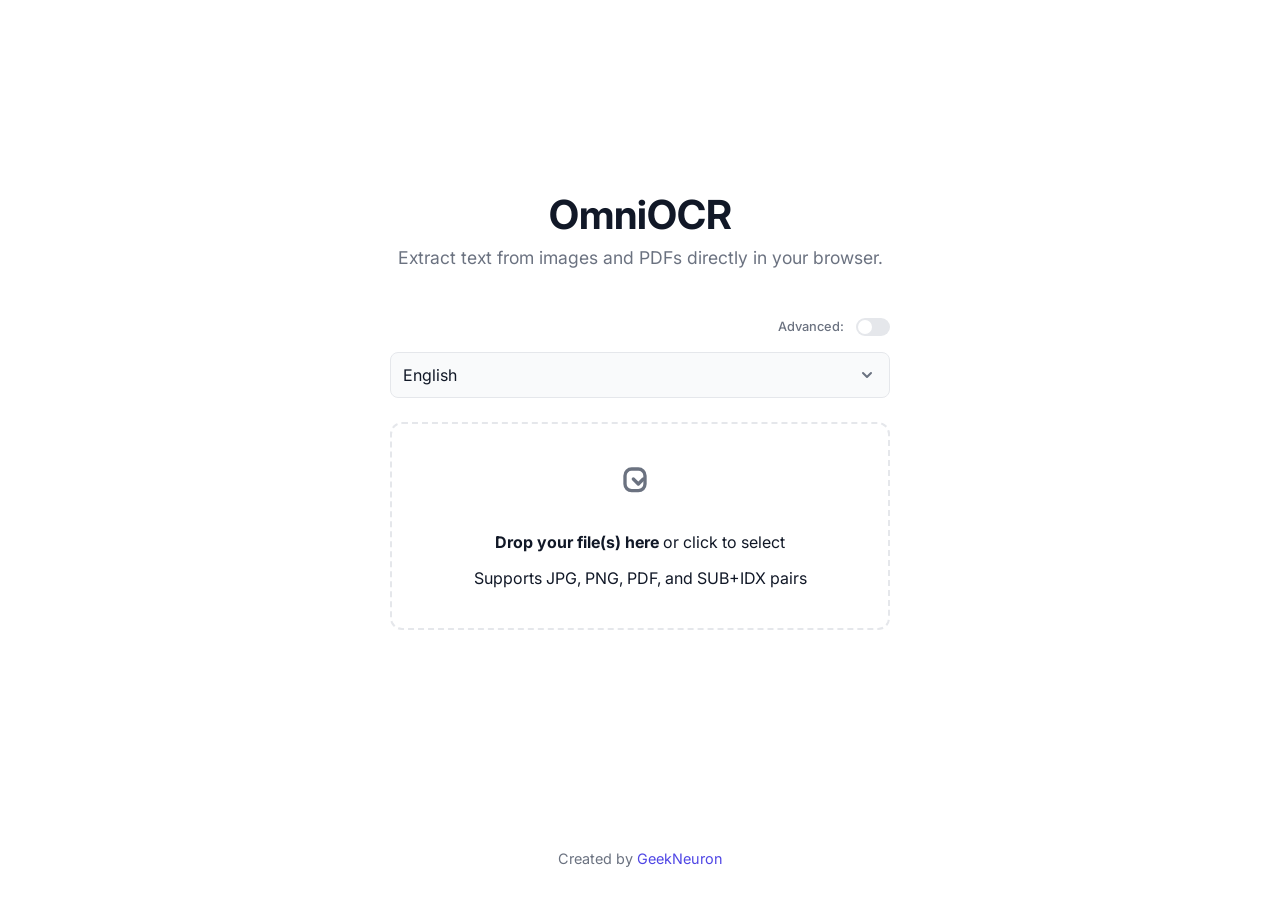
==== index.html @ a2e53317 "Update index.html" ====
<!DOCTYPE html>
<html lang="en">
<head>
    <meta charset="UTF-8">
    <meta name="viewport" content="width=device-width, initial-scale=1.0">
    <title>OmniOCR by GeekNeuron</title>
    <link rel="icon" href="favicon-512x512.png" type="image/png">

    <!-- Google Fonts -->
    <link rel="preconnect" href="https://fonts.googleapis.com">
    <link rel="preconnect" href="https://fonts.gstatic.com" crossorigin>
    <link href="https://fonts.googleapis.com/css2?family=Inter:wght@400;500;700&family=Fira+Code&display=swap" rel="stylesheet">
    <link href="https://fonts.googleapis.com/css2?family=Vazirmatn:wght@400;500;700&display=swap" rel="stylesheet">
    
    <!-- Custom Stylesheet -->
    <link rel="stylesheet" href="src/css/style.css">

    <!-- CodeMirror Library -->
    <link rel="stylesheet" href="src/codemirror/codemirror.min.css">
    <link rel="stylesheet" href="src/codemirror/material-darker.min.css">

    <!-- Libraries (defer to load after DOM) -->
    <script src="src/js/libraries/pdf.min.js" defer></script>
    <script src="src/js/libraries/tesseract.min.js" defer></script>
    <script src="src/js/libraries/vobsub.js" defer></script>

    <!-- CodeMirror Library -->
    <script src="src/codemirror/codemirror.min.js"></script>
    <script src="src/codemirror/javascript.min.js"></script>
    
    <!-- Main Application Logic -->
    <script type="module" src="src/js/main.js" defer></script>
</head>
<body class="light-theme">
    <div id="galaxy-bg"></div>
    <div id="dust-bg"></div>

    <main class="main-container">
        <header class="app-header">
            <h1 id="theme-toggle" class="title">OmniOCR</h1>
            <p id="subtitle" class="subtitle">Extract text from images and PDFs directly in your browser.</p>
        </header>

        <section id="controls-section" class="controls-section">
            <div id="advanced-mode-container" class="advanced-toggle-container">
                <label for="advanced-toggle-switch" class="advanced-toggle-label">Advanced:</label>
                <label class="switch">
                    <input type="checkbox" id="advanced-toggle-switch">
                    <span class="slider"></span>
                </label>
            </div>
            
            <div id="custom-lang-select" class="custom-select-wrapper" tabindex="0">
                <div class="selected-option">
                    <span id="selected-lang-text">English</span>
                    <svg class="dropdown-arrow" xmlns="http://www.w3.org/2000/svg" viewBox="0 0 20 20" fill="currentColor"><path fill-rule="evenodd" d="M5.293 7.293a1 1 0 011.414 0L10 10.586l3.293-3.293a1 1 0 111.414 1.414l-4 4a1 1 0 01-1.414 0l-4-4a1 1 0 010-1.414z" clip-rule="evenodd" /></svg>
                </div>
                <div id="lang-options-panel" class="lang-options-panel hidden">
                    <input type="text" id="lang-search-input" class="lang-search-input" placeholder="Search language...">
                    <ul id="lang-options-list" class="lang-options-list"></ul>
                </div>
            </div>
        </section>

        <section id="drop-zone" class="drop-zone">
            <div class="drop-zone-prompt">
                <svg class="drop-zone-icon" xmlns="http://www.w3.org/2000/svg" fill="none" viewBox="0 0 24 24" stroke="currentColor"><path stroke-linecap="round" stroke-linejoin="round" stroke-width="2" d="M7 16a4 4 0 01-4-4V7a4 4 0 014-4h4a4 4 0 014 4v5a4 4 0 01-4 4H7z"></path><path stroke-linecap="round" stroke-linejoin="round" stroke-width="2" d="M14 9l-3 3-3-3"></path></svg>
                <p><strong>Drop your file(s) here</strong> or click to select</p>
                <span class="drop-zone-format">Supports JPG, PNG, PDF, and SUB+IDX pairs</span>
            </div>
            <input type="file" id="file-input" class="file-input" accept="image/png, image/jpeg, application/pdf, .sub, .idx" multiple>
        </section>

        <section id="status-container" class="status-container hidden">
            <p id="status-text" class="status-text">Processing...</p>
            <div class="progress-bar-wrapper">
                <div id="progress-bar" class="progress-bar"></div>
            </div>
        </section>

        <section id="result-container" class="result-container hidden">
            <div class="result-header">
                <h2>Extracted Text</h2>
                <div class="result-actions">
                    <button id="copy-btn" class="action-btn">
                        <svg xmlns="http://www.w3.org/2000/svg" width="16" height="16" fill="currentColor" viewBox="0 0 16 16"><path d="M4 1.5H3a2 2 0 0 0-2 2V14a2 2 0 0 0 2 2h10a2 2 0 0 0 2-2V3.5a2 2 0 0 0-2-2h-1v1h1a1 1 0 0 1 1 1V14a1 1 0 0 1-1 1H3a1 1 0 0 1-1-1V3.5a1 1 0 0 1 1-1h1v-1z"/><path d="M9.5 1a.5.5 0 0 1 .5.5v1a.5.5 0 0 1-.5.5h-3a.5.5 0 0 1-.5-.5v-1a.5.5 0 0 1 .5-.5h3z"/></svg>
                        <span>Copy</span>
                    </button>
                    <button id="download-btn" class="action-btn">
                        <svg xmlns="http://www.w3.org/2000/svg" width="16" height="16" fill="currentColor" viewBox="0 0 16 16"><path d="M.5 9.9a.5.5 0 0 1 .5.5v2.5a1 1 0 0 0 1 1h12a1 1 0 0 0 1-1v-2.5a.5.5 0 0 1 1 0v2.5a2 2 0 0 1-2 2H2a2 2 0 0 1-2-2v-2.5a.5.5 0 0 1 .5-.5z"/><path d="M7.646 11.854a.5.5 0 0 0 .708 0l3-3a.5.5 0 0 0-.708-.708L8.5 10.293V1.5a.5.5 0 0 0-1 0v8.793L5.354 8.146a.5.5 0 1 0-.708.708l3 3z"/></svg>
                        <span id="download-btn-text">Download</span>
                    </button>
                </div>
            </div>
            <textarea id="result-editor"></textarea>
        </section>

        <div id="error-container" class="error-container hidden">
            <p id="error-text">An error occurred.</p>
        </div>
    </main>

    <footer class="app-footer">
        <p>Created by <a href="https://github.com/GeekNeuron/OmniOCR" target="_blank" rel="noopener noreferrer" class="footer-link">GeekNeuron</a></p>
    </footer>

    <!-- API Key Modal -->
    <div id="api-key-modal-overlay" class="modal-overlay hidden">
        <div id="api-key-modal" class="modal-content">
            <h2 class="modal-title">Advanced Mode Credentials</h2>
            <p class="modal-subtitle">
                Enter your keys for cloud services. They are only stored for this session. You can leave optional fields blank.
            </p>
            <div class="modal-input-grid">
                <div class="modal-input-group">
                    <label for="google-key-input">Google Vision API Key (Required)</label>
                    <input type="password" id="google-key-input" class="modal-input" placeholder="Enter Google API Key...">
                </div>
                <div class="modal-input-group">
                    <label for="cloudinary-name-input">Cloudinary Cloud Name (Optional)</label>
                    <input type="text" id="cloudinary-name-input" class="modal-input" placeholder="Enter Cloudinary Name...">
                </div>
                <div class="modal-input-group">
                    <label for="huggingface-key-input">Hugging Face Token (Optional)</label>
                    <input type="password" id="huggingface-key-input" class="modal-input" placeholder="Enter Hugging Face Token...">
                </div>
            </div>
            <div class="modal-actions">
                <button id="cancel-api-key-btn" class="modal-btn modal-btn-secondary">Cancel</button>
                <button id="confirm-api-key-btn" class="modal-btn modal-btn-primary">Save Keys</button>
            </div>
        </div>
    </div>
</body>
</html>
---- src/css/style.css ----
/* --- CSS Variables for Theming --- */
:root {
    --font-sans: 'Inter', -apple-system, BlinkMacSystemFont, "Segoe UI", Roboto, "Helvetica Neue", Arial, sans-serif;
    --font-mono: 'Fira Code', monospace;
    --font-rtl: 'Vazirmatn', var(--font-sans);
    
    /* Light Theme */
    --bg-light: #ffffff;
    --text-primary-light: #111827;
    --text-secondary-light: #6b7280;
    --border-light: #e5e7eb;
    --accent-light: #4f46e5;
    --surface-light: #f9fafb;
    --editor-line-number-light: #9ca3af;
    --editor-line-border-light: #f3f4f6;

    /* Dark Theme */
    --bg-color-dark: #0d1117;
    --text-color-dark: #c9d1d9;
    --container-bg-dark: #161b22;
    --container-border-dark: #30363d;
    --header-text-dark: #c9d1d9;
    --editor-bg-dark: #161b22;
    --editor-text-dark: #c9d1d9;
    --editor-line-number-dark: #484f58;
    --editor-line-border-dark: #21262d;
    --button-bg-dark: #3282b8;
    --button-text-dark: #ffffff;
    --button-hover-bg-dark: #1d4357;
    --select-bg-dark: #161b22;
    --select-border-dark: #3282b8;
    --select-text-dark: #c9d1d9;
    --input-focus-border-dark: #3282b8;
    --cell-error-bg-dark: #4a2e33;
    --cell-error-text-dark: #f8d7da;
    --input-error-border-dark: #e74c3c;
    --cell-highlight-bg-dark: #1d4357;
}

/* --- Base Styles & Theme Setup --- */
body {
    font-family: var(--font-sans);
    margin: 0;
    transition: background-color 0.4s, color 0.4s;
    overflow-x: hidden;
}

.light-theme {
    background-color: var(--bg-light);
    color: var(--text-primary-light);
}

.dark-theme {
    background-color: var(--bg-color-dark);
    color: var(--text-color-dark);
}

/* --- Animated Backgrounds --- */
#galaxy-bg, #dust-bg {
    position: fixed;
    top: 0;
    left: 0;
    width: 200%;
    height: 200%;
    z-index: -1;
    opacity: 0;
    transition: opacity 0.8s ease-in-out;
}

#galaxy-bg {
    background: transparent url('https://www.transparenttextures.com/patterns/stardust.png');
    background-size: 500px 500px;
    animation: move-galaxy 120s linear infinite;
}

#dust-bg {
    background: transparent url('https://www.transparenttextures.com/patterns/light-paper-fibers.png');
    background-size: 300px 300px;
    animation: move-galaxy 180s linear infinite reverse;
    filter: invert(1);
}

.dark-theme #galaxy-bg {
    opacity: 0.3;
}
.light-theme #dust-bg {
    opacity: 0.05;
}


@keyframes move-galaxy {
    from { transform: translate(0, 0); }
    to { transform: translate(-50%, -50%); }
}

/* --- Main Layout --- */
.main-container {
    min-height: calc(100vh - 80px);
    display: flex;
    flex-direction: column;
    align-items: center;
    justify-content: center;
    padding: 1rem 2rem;
    box-sizing: border-box;
}

.app-header {
    text-align: center;
    margin-bottom: 2rem;
}

.title {
    display: inline-block;
    font-size: 2.5rem;
    font-weight: 700;
    margin: 0;
    cursor: pointer;
    transition: color 0.4s;
    user-select: none;
    -webkit-tap-highlight-color: transparent;
    outline: none;
}
.title:focus {
    outline: none;
}
.light-theme .title { color: var(--text-primary-light); }
.dark-theme .title { color: var(--header-text-dark); }

.subtitle {
    font-size: 1.1rem;
    margin-top: 0.5rem;
    transition: color 0.4s;
}
.light-theme .subtitle { color: var(--text-secondary-light); }
.dark-theme .subtitle { color: var(--text-color-dark); }

.controls-section {
    width: 100%;
    max-width: 500px;
    margin-bottom: 1.5rem;
}

/* --- Advanced Mode Toggle Styles --- */
.advanced-toggle-container {
    display: flex;
    justify-content: flex-end;
    align-items: center;
    gap: 0.75rem;
    margin-bottom: 1rem;
    font-size: 0.8rem;
    font-weight: 500;
}
.light-theme .advanced-toggle-label { color: var(--text-secondary-light); }
.dark-theme .advanced-toggle-label { color: var(--text-color-dark); }

.switch {
    position: relative;
    display: inline-block;
    width: 34px;
    height: 18px; 
    -webkit-tap-highlight-color: transparent;
}
.switch input {
    opacity: 0;
    width: 0;
    height: 0;
}
.slider {
    position: absolute;
    cursor: pointer;
    top: 0;
    left: 0;
    right: 0;
    bottom: 0;
    border-radius: 18px;
    transition: background-color .4s;
}
.light-theme .slider { background-color: var(--border-light); }
.dark-theme .slider { background-color: var(--container-border-dark); }

.slider:before {
    position: absolute;
    content: "";
    height: 14px;
    width: 14px;
    left: 2px;
    bottom: 2px;
    background-color: white;
    border-radius: 50%;
    transition: transform .4s;
}

input:checked + .slider {
    background-color: var(--accent-light);
}
.dark-theme input:checked + .slider {
    background-color: var(--button-bg-dark);
}

input:focus + .slider {
    box-shadow: none;
}

input:checked + .slider:before {
    transform: translateX(16px);
}

/* --- Custom Select (Dropdown) Styles --- */
.custom-select-wrapper {
    position: relative;
    width: 100%;
    cursor: pointer;
    user-select: none;
    transition: opacity 0.3s;
}
.custom-select-wrapper.disabled {
    opacity: 0.5;
    cursor: not-allowed;
    pointer-events: none;
}
.selected-option {
    display: flex;
    justify-content: space-between;
    align-items: center;
    padding: 0.75rem;
    border-radius: 8px;
    font-size: 1rem;
    border: 1px solid;
    transition: background-color 0.4s, border-color 0.4s, box-shadow 0.2s;
}
.light-theme .selected-option { background-color: var(--surface-light); border-color: var(--border-light); }
.dark-theme .selected-option { background-color: var(--select-bg-dark); border-color: var(--select-border-dark); }

.custom-select-wrapper.open .selected-option {
    outline: none;
}
.light-theme .custom-select-wrapper.open .selected-option { box-shadow: 0 0 0 3px rgba(79, 70, 229, 0.2); border-color: var(--accent-light); }
.dark-theme .custom-select-wrapper.open .selected-option { border-color: var(--input-focus-border-dark); box-shadow: 0 0 0 3px rgba(50, 130, 184, 0.3); }

.dropdown-arrow {
    width: 1.25rem;
    height: 1.25rem;
    transition: transform 0.3s ease;
}
.light-theme .dropdown-arrow { color: var(--text-secondary-light); }
.dark-theme .dropdown-arrow { color: var(--select-text-dark); }
.custom-select-wrapper.open .dropdown-arrow {
    transform: rotate(180deg);
}

.lang-options-panel {
    position: absolute;
    top: calc(100% + 8px);
    left: 0;
    width: 100%;
    box-sizing: border-box;
    list-style: none;
    margin: 0;
    border-radius: 8px;
    border: 1px solid;
    z-index: 10;
    box-shadow: 0 10px 15px -3px rgba(0, 0, 0, 0.1), 0 4px 6px -2px rgba(0, 0, 0, 0.05);
    opacity: 0;
    transform: translateY(-10px);
    pointer-events: none;
    transition: opacity 0.2s ease, transform 0.2s ease;
    display: flex;
    flex-direction: column;
    overflow: hidden;
}
.lang-options-panel:not(.hidden) {
    opacity: 1;
    transform: translateY(0);
    pointer-events: auto;
}
.light-theme .lang-options-panel { background-color: var(--bg-light); border-color: var(--border-light); }
.dark-theme .lang-options-panel { background-color: var(--container-bg-dark); border-color: var(--container-border-dark); }

.lang-search-input {
    width: 100%;
    padding: 0.75rem;
    border: none;
    border-bottom: 1px solid;
    box-sizing: border-box;
    font-size: 0.9rem;
    font-family: var(--font-sans);
}
.light-theme .lang-search-input { border-color: var(--border-light); background-color: var(--surface-light); }
.dark-theme .lang-search-input { border-color: var(--container-border-dark); background-color: var(--select-bg-dark); color: var(--select-text-dark); }
.lang-search-input:focus {
    outline: none;
}
.light-theme .lang-search-input:focus { border-color: var(--accent-light); }
.dark-theme .lang-search-input:focus { border-color: var(--input-focus-border-dark); }

.lang-options-list {
    max-height: 220px;
    overflow-y: auto;
    padding: 0.5rem;
    margin: 0;
}

.lang-options-list li {
    padding: 0.75rem;
    border-radius: 6px;
    transition: background-color 0.2s;
    cursor: pointer;
}
.lang-options-list li.hidden {
    display: none;
}
.lang-options-list li:hover, .lang-options-list li.selected {
    font-weight: 500;
}
.light-theme .lang-options-list li:hover { background-color: var(--surface-light); }
.dark-theme .lang-options-list li:hover { background-color: var(--cell-highlight-bg-dark); }
.light-theme .lang-options-list li.selected { background-color: #eef2ff; color: var(--accent-light); }
.dark-theme .lang-options-list li.selected { background-color: var(--button-bg-dark); color: var(--button-text-dark); }

.drop-zone {
    width: 100%;
    max-width: 500px;
    padding: 2.5rem;
    border: 2px dashed;
    border-radius: 12px;
    display: flex;
    align-items: center;
    justify-content: center;
    cursor: pointer;
    transition: border-color 0.3s, background-color 0.3s;
    position: relative;
    box-sizing: border-box;
    -webkit-tap-highlight-color: transparent;
}
.light-theme .drop-zone { border-color: var(--border-light); }
.dark-theme .drop-zone {
    border-color: var(--container-border-dark);
    background-color: var(--container-bg-dark);
}
.dark-theme .drop-zone.drag-over {
    background-color: var(--cell-highlight-bg-dark);
    border-color: var(--select-border-dark);
}

.drop-zone-prompt { text-align: center; }
.drop-zone-prompt .drop-zone-icon {
    width: 2.5rem;
    height: 2.5rem;
    margin: 0 auto 0.5rem;
    color: var(--text-secondary-light);
}
.dark-theme .drop-zone-prompt .drop-zone-icon {
    color: var(--text-color-dark);
}

.file-input {
    position: absolute;
    top: 0;
    left: 0;
    width: 100%;
    height: 100%;
    opacity: 0;
    cursor: pointer;
}

/* --- Smooth Animation Styles --- */
.status-container, .result-container, .error-container {
    transition: opacity 0.3s ease, transform 0.3s ease, height 0.3s ease, margin 0.3s ease, padding 0.3s ease;
    width: 100%;
    max-width: 500px;
    box-sizing: border-box;
}

.hidden {
    opacity: 0;
    transform: translateY(10px);
    pointer-events: none;
    height: 0 !important;
    margin-top: 0 !important;
    margin-bottom: 0 !important;
    padding-top: 0 !important;
    padding-bottom: 0 !important;
    border-width: 0 !important;
    overflow: hidden;
}

.status-container:not(.hidden), .result-container:not(.hidden), .error-container:not(.hidden) {
    opacity: 1;
    transform: translateY(0);
    height: auto;
    margin-top: 1.5rem;
    padding: 0;
}
.error-container:not(.hidden) {
    padding: 1rem;
}

.dark-theme .status-text { color: var(--text-color-dark); }

.progress-bar-wrapper {
    width: 100%;
    height: 8px;
    border-radius: 4px;
    overflow: hidden;
    margin-top: 0.5rem;
}
.light-theme .progress-bar-wrapper { background-color: var(--border-light); }
.dark-theme .progress-bar-wrapper { background-color: var(--container-border-dark); }

.progress-bar {
    width: 0%;
    height: 100%;
    transition: width 0.3s ease;
}
.light-theme .progress-bar { background-color: var(--accent-light); }
.dark-theme .progress-bar { background-color: var(--button-bg-dark); }

.result-header {
    display: flex;
    justify-content: space-between;
    align-items: center;
    margin-bottom: 0.75rem;
}
.result-header h2 {
    font-size: 1.25rem;
    font-weight: 700;
    margin: 0;
}

.result-actions {
    display: flex;
    gap: 0.5rem;
}

.action-btn {
    display: inline-flex;
    align-items: center;
    justify-content: center;
    gap: 0.5rem;
    padding: 0.5rem 1rem;
    border: 1px solid transparent;
    border-radius: 6px;
    font-size: 0.9rem;
    font-family: var(--font-sans);
    font-weight: 500;
    cursor: pointer;
    transition: background-color 0.2s, color 0.2s, border-color 0.2s;
    -webkit-tap-highlight-color: transparent;
}
.action-btn:focus {
    outline: none;
}
.action-btn svg {
    width: 1em;
    height: 1em;
}

.light-theme .action-btn {
    background-color: var(--surface-light);
    color: var(--text-primary-light);
    border-color: var(--border-light);
}
.dark-theme .action-btn {
    background-color: var(--button-bg-dark);
    color: var(--button-text-dark);
    border-color: var(--button-bg-dark);
}
.light-theme .action-btn:hover { background-color: #f3f4f6; }
.dark-theme .action-btn:hover {
    background-color: var(--button-hover-bg-dark);
    border-color: var(--button-hover-bg-dark);
}

.error-container {
    border: 1px solid;
    border-radius: 8px;
}
.light-theme .error-container {
    background-color: #fef2f2;
    color: #b91c1c;
    border-color: #fecaca;
}
.dark-theme .error-container {
    background-color: var(--cell-error-bg-dark);
    color: var(--cell-error-text-dark);
    border-color: var(--input-error-border-dark);
}

.app-footer {
    width: 100%;
    text-align: center;
    padding: 1rem;
    box-sizing: border-box;
    font-size: 0.9rem;
}
.light-theme .app-footer { color: var(--text-secondary-light); }
.dark-theme .app-footer { color: var(--text-color-dark); }

.footer-link {
    text-decoration: none;
    transition: color 0.3s;
    -webkit-tap-highlight-color: transparent;
}
.light-theme .footer-link { color: var(--accent-light); }
.dark-theme .footer-link { color: var(--select-border-dark); }
.footer-link:hover { text-decoration: underline; }

/* --- CodeMirror Editor Styles --- */
.CodeMirror {
    height: 300px;
    border-radius: 8px;
    border: 1px solid;
    font-family: var(--font-mono);
    font-size: 0.9rem;
    line-height: 1.6;
}
.CodeMirror-vscrollbar, .CodeMirror-hscrollbar {
    -webkit-tap-highlight-color: transparent;
}
/* Light Theme for CodeMirror */
.light-theme .CodeMirror {
    border-color: var(--border-light);
    background-color: var(--surface-light);
    color: var(--text-primary-light);
}
.light-theme .CodeMirror-gutters {
    background: #fdfdfd;
    border-right: 1px solid var(--border-light);
}
.light-theme .CodeMirror-linenumber {
    color: var(--editor-line-number-light);
}
.light-theme .CodeMirror-cursor {
    border-left: 1px solid var(--text-primary-light);
}

/* Dark Theme for CodeMirror (based on material-darker) */
.dark-theme .CodeMirror {
    border-color: var(--container-border-dark);
}
.dark-theme .cm-s-material-darker.CodeMirror {
     background-color: var(--editor-bg-dark);
     color: var(--editor-text-dark);
}
.dark-theme .cm-s-material-darker .CodeMirror-gutters {
    background: #1a2027;
    border-right-color: var(--container-border-dark);
}
.dark-theme .cm-s-material-darker .CodeMirror-linenumber {
    color: var(--editor-line-number-dark);
}
.dark-theme .cm-s-material-darker .CodeMirror-cursor {
    border-left: 1px solid var(--editor-text-dark) !important;
}
.dark-theme .cm-s-material-darker .cm-keyword { color: #c792ea; }
.dark-theme .cm-s-material-darker .cm-operator { color: #89ddff; }
.dark-theme .cm-s-material-darker .cm-variable-2 { color: #82aaff; }
.dark-theme .cm-s-material-darker .cm-variable-3, .dark-theme .cm-s-material-darker .cm-type { color: #ff5370; }
.dark-theme .cm-s-material-darker .cm-string { color: #c3e88d; }

/* Modal Styles from the base file */
.modal-overlay {
    position: fixed;
    top: 0;
    left: 0;
    width: 100%;
    height: 100%;
    background-color: rgba(0, 0, 0, 0.6);
    backdrop-filter: blur(5px);
    display: flex;
    align-items: center;
    justify-content: center;
    z-index: 1000;
    opacity: 0;
    transition: opacity 0.3s ease;
    pointer-events: none;
}
.modal-overlay:not(.hidden) {
    opacity: 1;
    pointer-events: auto;
}
.modal-content {
    padding: 2rem 2.5rem;
    border-radius: 16px;
    width: 90%;
    max-width: 450px;
    position: relative;
    transform: scale(0.95);
    transition: transform 0.3s ease;
    box-shadow: 0 25px 50px -12px rgba(0, 0, 0, 0.25);
}
.modal-overlay:not(.hidden) .modal-content {
    transform: scale(1);
}
.light-theme .modal-content { background-color: var(--bg-light); }
.dark-theme .modal-content { background-color: var(--container-bg-dark); border: 1px solid var(--container-border-dark); }
.modal-title { margin: 0 0 0.5rem 0; font-size: 1.5rem; font-weight: 700; }
.modal-subtitle { margin: 0 0 1.5rem 0; font-size: 0.9rem; line-height: 1.6; }
.light-theme .modal-subtitle { color: var(--text-secondary-light); }
.dark-theme .modal-subtitle { color: var(--text-color-dark); }
.modal-input-grid {
    display: flex;
    flex-direction: column;
    gap: 1rem;
}
.modal-input-group label {
    display: block;
    font-size: 0.85rem;
    font-weight: 500;
    margin-bottom: 0.25rem;
}
.light-theme .modal-input-group label { color: var(--text-secondary-light); }
.dark-theme .modal-input-group label { color: var(--text-color-dark); }
.modal-input {
    width: 100%;
    padding: 0.75rem;
    border-radius: 8px;
    font-size: 1rem;
    border: 1px solid;
    box-sizing: border-box;
    transition: border-color 0.2s, box-shadow 0.2s;
}
.light-theme .modal-input { background-color: var(--surface-light); border-color: var(--border-light); }
.dark-theme .modal-input { background-color: var(--select-bg-dark); border-color: var(--select-border-dark); color: var(--select-text-dark); }
.modal-input:focus {
    outline: none;
}
.light-theme .modal-input:focus { box-shadow: 0 0 0 3px rgba(79, 70, 229, 0.2); border-color: var(--accent-light); }
.dark-theme .modal-input:focus { border-color: var(--input-focus-border-dark); box-shadow: 0 0 0 3px rgba(50, 130, 184, 0.3); }
.modal-actions {
    display: flex;
    justify-content: flex-end;
    gap: 0.75rem;
    margin-top: 1.5rem;
}
.modal-btn {
    padding: 0.6rem 1.2rem;
    border: 1px solid transparent;
    border-radius: 6px;
    font-size: 0.9rem;
    font-weight: 500;
    cursor: pointer;
    transition: background-color 0.2s, opacity 0.2s, border-color 0.2s;
    -webkit-tap-highlight-color: transparent;
}
.modal-btn:focus {
    outline: none;
}
.modal-btn-primary {
    color: white;
}
.light-theme .modal-btn-primary { 
    background-color: var(--accent-light);
    border-color: var(--accent-light);
}
.dark-theme .modal-btn-primary { 
    background-color: var(--button-bg-dark);
    border-color: var(--button-bg-dark);
}
.light-theme .modal-btn-primary:hover { background-color: #4338ca; }
.dark-theme .modal-btn-primary:hover { background-color: var(--button-hover-bg-dark); }
.modal-btn-secondary {
    background: none;
}
.light-theme .modal-btn-secondary { 
    color: var(--text-secondary-light); 
    border-color: var(--border-light);
}
.dark-theme .modal-btn-secondary { 
    color: var(--text-color-dark);
    border-color: var(--container-border-dark);
}
.light-theme .modal-btn-secondary:hover { background-color: var(--surface-light); }
.dark-theme .modal-btn-secondary:hover { background-color: var(--container-border-dark); }

.sr-only {
    position: absolute;
    width: 1px;
    height: 1px;
    padding: 0;
    margin: -1px;
    overflow: hidden;
    clip: rect(0, 0, 0, 0);
    white-space: nowrap;
    border-width: 0;
}
---- src/codemirror/codemirror.min.css ----
.CodeMirror{font-family:monospace;height:300px;color:#000;direction:ltr}.CodeMirror-lines{padding:4px 0}.CodeMirror pre.CodeMirror-line,.CodeMirror pre.CodeMirror-line-like{padding:0 4px}.CodeMirror-gutter-filler,.CodeMirror-scrollbar-filler{background-color:#fff}.CodeMirror-gutters{border-right:1px solid #ddd;background-color:#f7f7f7;white-space:nowrap}.CodeMirror-linenumber{padding:0 3px 0 5px;min-width:20px;text-align:right;color:#999;white-space:nowrap}.CodeMirror-guttermarker{color:#000}.CodeMirror-guttermarker-subtle{color:#999}.CodeMirror-cursor{border-left:1px solid #000;border-right:none;width:0}.CodeMirror div.CodeMirror-secondarycursor{border-left:1px solid silver}.cm-fat-cursor .CodeMirror-cursor{width:auto;border:0!important;background:#7e7}.cm-fat-cursor div.CodeMirror-cursors{z-index:1}.cm-fat-cursor .CodeMirror-line::selection,.cm-fat-cursor .CodeMirror-line>span::selection,.cm-fat-cursor .CodeMirror-line>span>span::selection{background:0 0}.cm-fat-cursor .CodeMirror-line::-moz-selection,.cm-fat-cursor .CodeMirror-line>span::-moz-selection,.cm-fat-cursor .CodeMirror-line>span>span::-moz-selection{background:0 0}.cm-fat-cursor{caret-color:transparent}@-moz-keyframes blink{50%{background-color:transparent}}@-webkit-keyframes blink{50%{background-color:transparent}}@keyframes blink{50%{background-color:transparent}}.cm-tab{display:inline-block;text-decoration:inherit}.CodeMirror-rulers{position:absolute;left:0;right:0;top:-50px;bottom:0;overflow:hidden}.CodeMirror-ruler{border-left:1px solid #ccc;top:0;bottom:0;position:absolute}.cm-s-default .cm-header{color:#00f}.cm-s-default .cm-quote{color:#090}.cm-negative{color:#d44}.cm-positive{color:#292}.cm-header,.cm-strong{font-weight:700}.cm-em{font-style:italic}.cm-link{text-decoration:underline}.cm-strikethrough{text-decoration:line-through}.cm-s-default .cm-keyword{color:#708}.cm-s-default .cm-atom{color:#219}.cm-s-default .cm-number{color:#164}.cm-s-default .cm-def{color:#00f}.cm-s-default .cm-variable-2{color:#05a}.cm-s-default .cm-type,.cm-s-default .cm-variable-3{color:#085}.cm-s-default .cm-comment{color:#a50}.cm-s-default .cm-string{color:#a11}.cm-s-default .cm-string-2{color:#f50}.cm-s-default .cm-meta{color:#555}.cm-s-default .cm-qualifier{color:#555}.cm-s-default .cm-builtin{color:#30a}.cm-s-default .cm-bracket{color:#997}.cm-s-default .cm-tag{color:#170}.cm-s-default .cm-attribute{color:#00c}.cm-s-default .cm-hr{color:#999}.cm-s-default .cm-link{color:#00c}.cm-s-default .cm-error{color:red}.cm-invalidchar{color:red}.CodeMirror-composing{border-bottom:2px solid}div.CodeMirror span.CodeMirror-matchingbracket{color:#0b0}div.CodeMirror span.CodeMirror-nonmatchingbracket{color:#a22}.CodeMirror-matchingtag{background:rgba(255,150,0,.3)}.CodeMirror-activeline-background{background:#e8f2ff}.CodeMirror{position:relative;overflow:hidden;background:#fff}.CodeMirror-scroll{overflow:scroll!important;margin-bottom:-50px;margin-right:-50px;padding-bottom:50px;height:100%;outline:0;position:relative;z-index:0}.CodeMirror-sizer{position:relative;border-right:50px solid transparent}.CodeMirror-gutter-filler,.CodeMirror-hscrollbar,.CodeMirror-scrollbar-filler,.CodeMirror-vscrollbar{position:absolute;z-index:6;display:none;outline:0}.CodeMirror-vscrollbar{right:0;top:0;overflow-x:hidden;overflow-y:scroll}.CodeMirror-hscrollbar{bottom:0;left:0;overflow-y:hidden;overflow-x:scroll}.CodeMirror-scrollbar-filler{right:0;bottom:0}.CodeMirror-gutter-filler{left:0;bottom:0}.CodeMirror-gutters{position:absolute;left:0;top:0;min-height:100%;z-index:3}.CodeMirror-gutter{white-space:normal;height:100%;display:inline-block;vertical-align:top;margin-bottom:-50px}.CodeMirror-gutter-wrapper{position:absolute;z-index:4;background:0 0!important;border:none!important}.CodeMirror-gutter-background{position:absolute;top:0;bottom:0;z-index:4}.CodeMirror-gutter-elt{position:absolute;cursor:default;z-index:4}.CodeMirror-gutter-wrapper ::selection{background-color:transparent}.CodeMirror-gutter-wrapper ::-moz-selection{background-color:transparent}.CodeMirror-lines{cursor:text;min-height:1px}.CodeMirror pre.CodeMirror-line,.CodeMirror pre.CodeMirror-line-like{-moz-border-radius:0;-webkit-border-radius:0;border-radius:0;border-width:0;background:0 0;font-family:inherit;font-size:inherit;margin:0;white-space:pre;word-wrap:normal;line-height:inherit;color:inherit;z-index:2;position:relative;overflow:visible;-webkit-tap-highlight-color:transparent;-webkit-font-variant-ligatures:contextual;font-variant-ligatures:contextual}.CodeMirror-wrap pre.CodeMirror-line,.CodeMirror-wrap pre.CodeMirror-line-like{word-wrap:break-word;white-space:pre-wrap;word-break:normal}.CodeMirror-linebackground{position:absolute;left:0;right:0;top:0;bottom:0;z-index:0}.CodeMirror-linewidget{position:relative;z-index:2;padding:.1px}.CodeMirror-rtl pre{direction:rtl}.CodeMirror-code{outline:0}.CodeMirror-gutter,.CodeMirror-gutters,.CodeMirror-linenumber,.CodeMirror-scroll,.CodeMirror-sizer{-moz-box-sizing:content-box;box-sizing:content-box}.CodeMirror-measure{position:absolute;width:100%;height:0;overflow:hidden;visibility:hidden}.CodeMirror-cursor{position:absolute;pointer-events:none}.CodeMirror-measure pre{position:static}div.CodeMirror-cursors{visibility:hidden;position:relative;z-index:3}div.CodeMirror-dragcursors{visibility:visible}.CodeMirror-focused div.CodeMirror-cursors{visibility:visible}.CodeMirror-selected{background:#d9d9d9}.CodeMirror-focused .CodeMirror-selected{background:#d7d4f0}.CodeMirror-crosshair{cursor:crosshair}.CodeMirror-line::selection,.CodeMirror-line>span::selection,.CodeMirror-line>span>span::selection{background:#d7d4f0}.CodeMirror-line::-moz-selection,.CodeMirror-line>span::-moz-selection,.CodeMirror-line>span>span::-moz-selection{background:#d7d4f0}.cm-searching{background-color:#ffa;background-color:rgba(255,255,0,.4)}.cm-force-border{padding-right:.1px}@media print{.CodeMirror div.CodeMirror-cursors{visibility:hidden}}.cm-tab-wrap-hack:after{content:''}span.CodeMirror-selectedtext{background:0 0}
---- src/codemirror/material-darker.min.css ----
.cm-s-material-darker.CodeMirror{background-color:#212121;color:#eff}.cm-s-material-darker .CodeMirror-gutters{background:#212121;color:#545454;border:none}.cm-s-material-darker .CodeMirror-guttermarker,.cm-s-material-darker .CodeMirror-guttermarker-subtle,.cm-s-material-darker .CodeMirror-linenumber{color:#545454}.cm-s-material-darker .CodeMirror-cursor{border-left:1px solid #fc0}.cm-s-material-darker div.CodeMirror-selected{background:rgba(97,97,97,.2)}.cm-s-material-darker.CodeMirror-focused div.CodeMirror-selected{background:rgba(97,97,97,.2)}.cm-s-material-darker .CodeMirror-line::selection,.cm-s-material-darker .CodeMirror-line>span::selection,.cm-s-material-darker .CodeMirror-line>span>span::selection{background:rgba(128,203,196,.2)}.cm-s-material-darker .CodeMirror-line::-moz-selection,.cm-s-material-darker .CodeMirror-line>span::-moz-selection,.cm-s-material-darker .CodeMirror-line>span>span::-moz-selection{background:rgba(128,203,196,.2)}.cm-s-material-darker .CodeMirror-activeline-background{background:rgba(0,0,0,.5)}.cm-s-material-darker .cm-keyword{color:#c792ea}.cm-s-material-darker .cm-operator{color:#89ddff}.cm-s-material-darker .cm-variable-2{color:#eff}.cm-s-material-darker .cm-type,.cm-s-material-darker .cm-variable-3{color:#f07178}.cm-s-material-darker .cm-builtin{color:#ffcb6b}.cm-s-material-darker .cm-atom{color:#f78c6c}.cm-s-material-darker .cm-number{color:#ff5370}.cm-s-material-darker .cm-def{color:#82aaff}.cm-s-material-darker .cm-string{color:#c3e88d}.cm-s-material-darker .cm-string-2{color:#f07178}.cm-s-material-darker .cm-comment{color:#545454}.cm-s-material-darker .cm-variable{color:#f07178}.cm-s-material-darker .cm-tag{color:#ff5370}.cm-s-material-darker .cm-meta{color:#ffcb6b}.cm-s-material-darker .cm-attribute{color:#c792ea}.cm-s-material-darker .cm-property{color:#c792ea}.cm-s-material-darker .cm-qualifier{color:#decb6b}.cm-s-material-darker .cm-type,.cm-s-material-darker .cm-variable-3{color:#decb6b}.cm-s-material-darker .cm-error{color:#fff;background-color:#ff5370}.cm-s-material-darker .CodeMirror-matchingbracket{text-decoration:underline;color:#fff!important}
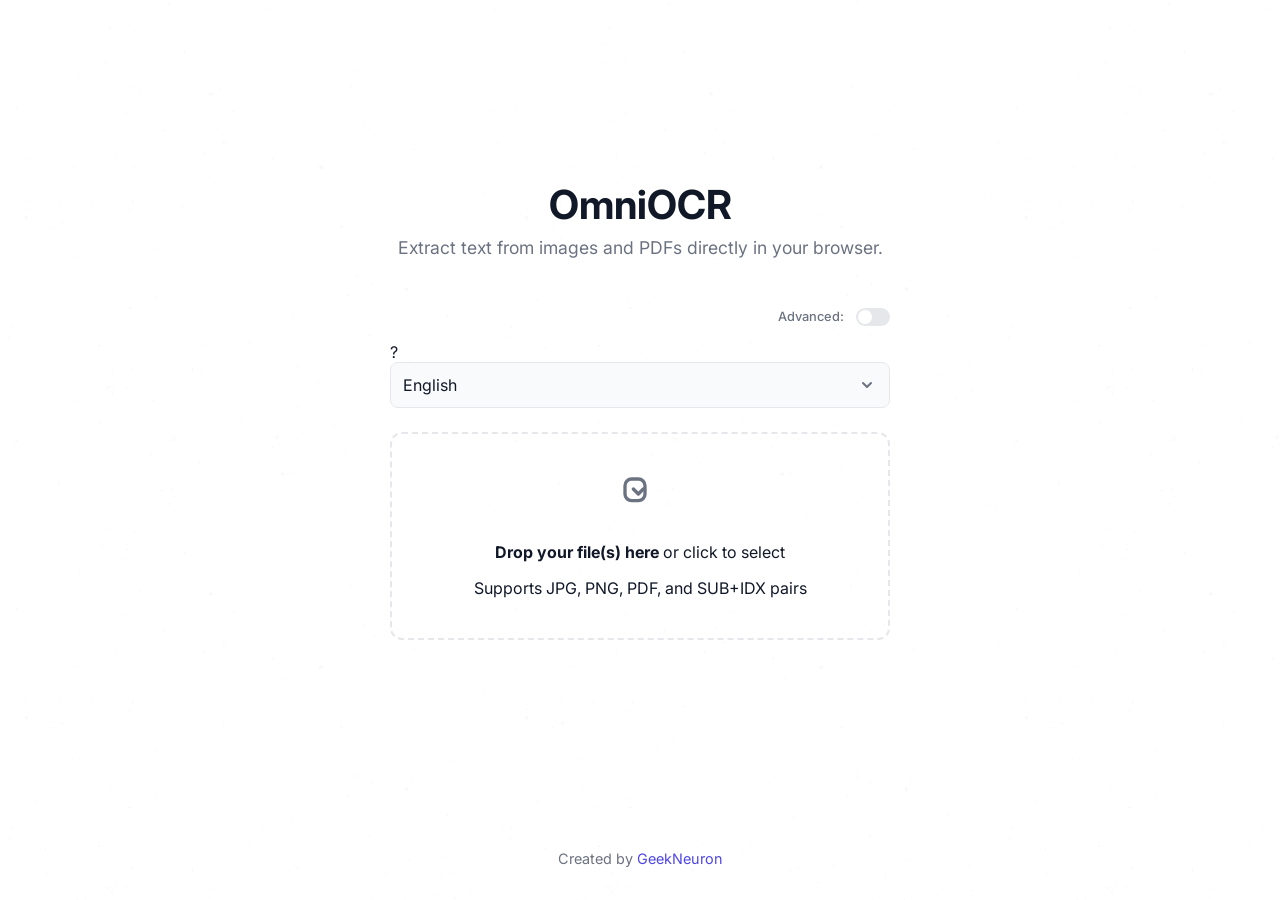
==== commit bb377942: "Update index.html" ====
--- a/index.html
+++ b/index.html
@@ -49,6 +49,10 @@
                     <span class="slider"></span>
                 </label>
             </div>
+
+            <div id="help-icon-container" class="help-icon-container">
+    <span id="help-icon">?</span>
+</div>
             
             <div id="custom-lang-select" class="custom-select-wrapper" tabindex="0">
                 <div class="selected-option">
@@ -131,5 +135,31 @@
             </div>
         </div>
     </div>
+
+    <!-- Help Modal -->
+    <div id="help-modal-overlay" class="modal-overlay hidden">
+        <div id="help-modal" class="modal-content">
+            <button id="help-modal-close-btn" class="modal-close-btn">&times;</button>
+            <h2 class="modal-title">OmniOCR Modes Explained</h2>
+            <div class="modal-guide">
+                <h3>Local Mode (Advanced OFF)</h3>
+                <p>Fast, private, and fully offline. Best for clear documents and standard text. Uses the Tesseract.js engine running directly in your browser.</p>
+                <ul>
+                    <li>✓ 100% Private</li>
+                    <li>✓ Works Offline</li>
+                    <li>✓ Good for Clear Documents</li>
+                </ul>
+            </div>
+            <div class="modal-guide">
+                <h3>Advanced Mode (Advanced ON)</h3>
+                <p>Uses powerful cloud APIs for maximum accuracy on complex images, such as photos with distorted text or noisy backgrounds. Requires an internet connection and API keys.</p>
+                <ul>
+                    <li>✓ Highest Possible Accuracy</li>
+                    <li>✓ Great for "In-the-Wild" Images</li>
+                    <li>✓ Auto-Detects Language</li>
+                </ul>
+            </div>
+        </div>
+    </div>
 </body>
 </html>
--- a/src/css/style.css
+++ b/src/css/style.css
@@ -68,16 +68,15 @@
 }
 
 #galaxy-bg {
-    background: transparent url('https://www.transparenttextures.com/patterns/stardust.png');
+    background: transparent url('../../assets/images/stardust.png');
     background-size: 500px 500px;
     animation: move-galaxy 120s linear infinite;
 }
 
 #dust-bg {
-    background: transparent url('https://www.transparenttextures.com/patterns/light-paper-fibers.png');
-    background-size: 300px 300px;
-    animation: move-galaxy 180s linear infinite reverse;
-    filter: invert(1);
+    background: transparent url('../../assets/images/stardust.png');
+    background-size: 500px 500px;
+    animation: move-galaxy 120s linear infinite;
 }
 
 .dark-theme #galaxy-bg {
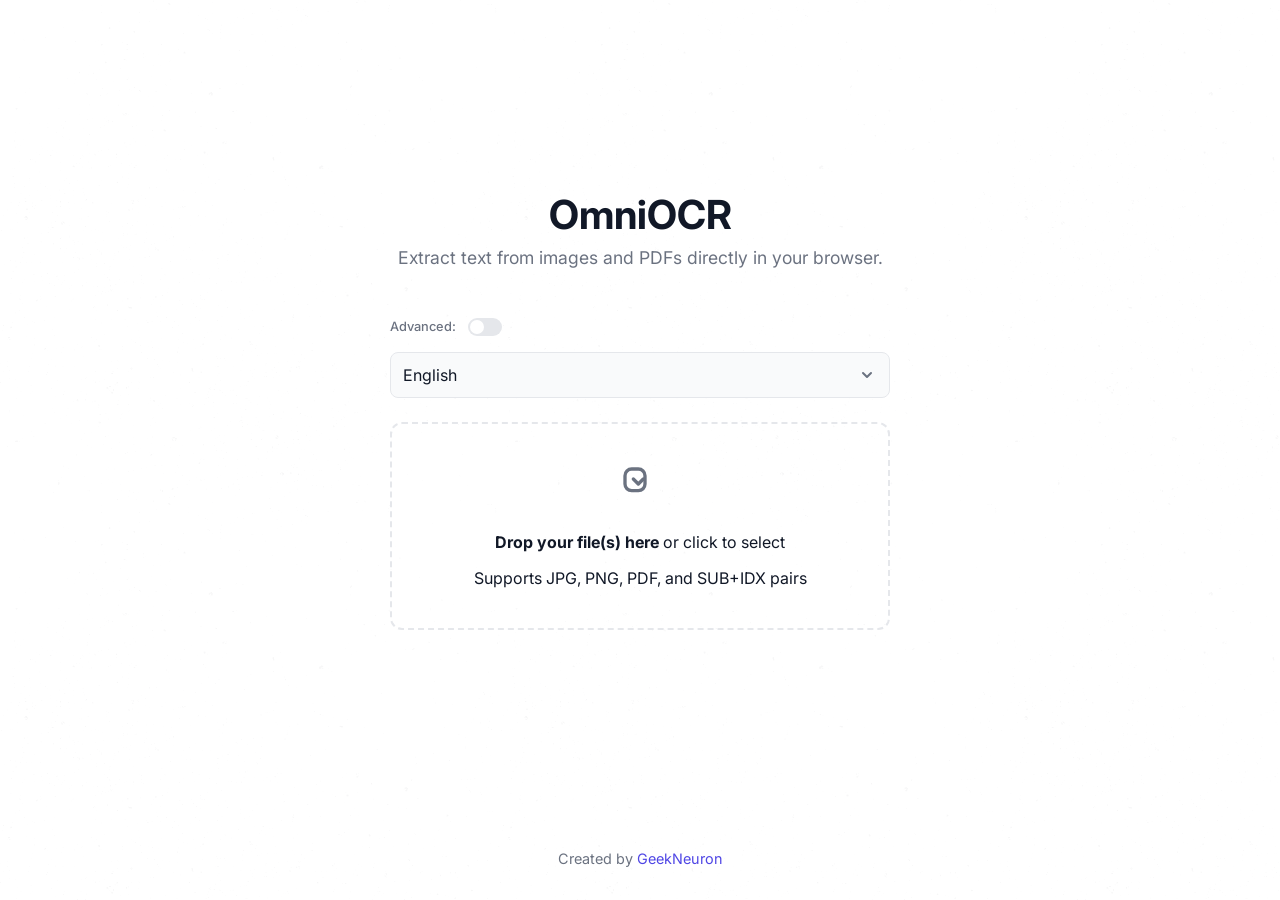
==== commit 53247ccb: "Update index.html" ====
--- a/index.html
+++ b/index.html
@@ -42,13 +42,20 @@
         </header>
 
         <section id="controls-section" class="controls-section">
-            <div id="advanced-mode-container" class="advanced-toggle-container">
-                <label for="advanced-toggle-switch" class="advanced-toggle-label">Advanced:</label>
-                <label class="switch">
-                    <input type="checkbox" id="advanced-toggle-switch">
-                    <span class="slider"></span>
-                </label>
-            </div>
+            <div class="top-controls-container">
+    <div id="help-icon-container" class="help-icon-container">
+        <svg xmlns="http://www.w3.org/2000/svg" fill="none" viewBox="0 0 24 24" stroke-width="2" stroke="currentColor">
+            <path stroke-linecap="round" stroke-linejoin="round" d="M9.879 7.519c1.171-1.025 3.071-1.025 4.242 0 1.172 1.025 1.172 2.687 0 3.712-.203.179-.43.326-.67.442-.745.361-1.45.999-1.45 1.827v.75M21 12a9 9 0 11-18 0 9 9 0 0118 0z" />
+        </svg>
+    </div>
+    <div id="advanced-mode-container" class="advanced-toggle-container">
+        <label for="advanced-toggle-switch" class="advanced-toggle-label">Advanced:</label>
+        <label class="switch">
+            <input type="checkbox" id="advanced-toggle-switch">
+            <span class="slider"></span>
+        </label>
+    </div>
+</div>
 
             <div id="help-icon-container" class="help-icon-container">
     <span id="help-icon">?</span>
--- a/src/css/style.css
+++ b/src/css/style.css
@@ -138,14 +138,19 @@
     max-width: 500px;
     margin-bottom: 1.5rem;
 }
+.top-controls-container {
+    display: flex;
+    justify-content: space-between; /* This pushes items to opposite ends */
+    align-items: center;
+    margin-bottom: 1rem;
+}
 
 /* --- Advanced Mode Toggle Styles --- */
+/* --- Advanced Mode & Help Icon Styles --- */
 .advanced-toggle-container {
     display: flex;
-    justify-content: flex-end;
     align-items: center;
     gap: 0.75rem;
-    margin-bottom: 1rem;
     font-size: 0.8rem;
     font-weight: 500;
 }
@@ -202,6 +207,23 @@
 
 input:checked + .slider:before {
     transform: translateX(16px);
+}
+
+.help-icon-container svg {
+    width: 20px;
+    height: 20px;
+    cursor: pointer;
+    transition: transform 0.2s, opacity 0.2s;
+}
+.help-icon-container svg:hover {
+    transform: scale(1.1);
+    opacity: 0.8;
+}
+.light-theme .help-icon-container svg {
+    color: var(--text-secondary-light);
+}
+.dark-theme .help-icon-container svg {
+    color: var(--text-color-dark);
 }
 
 /* --- Custom Select (Dropdown) Styles --- */
@@ -557,6 +579,87 @@
 .dark-theme .cm-s-material-darker .cm-variable-3, .dark-theme .cm-s-material-darker .cm-type { color: #ff5370; }
 .dark-theme .cm-s-material-darker .cm-string { color: #c3e88d; }
 
+/* --- Help Icon Styles --- */
+.help-icon-container {
+    position: absolute;
+    top: -5px; /* Adjust position relative to the advanced toggle */
+    right: -30px; /* Position it to the right of the toggle */
+}
+
+#help-icon {
+    display: flex;
+    align-items: center;
+    justify-content: center;
+    width: 20px;
+    height: 20px;
+    border-radius: 50%;
+    border: 1.5px solid;
+    font-size: 0.8rem;
+    font-weight: 700;
+    cursor: pointer;
+    transition: transform 0.2s, background-color 0.2s;
+}
+.light-theme #help-icon {
+    color: var(--text-secondary-light);
+    border-color: var(--text-secondary-light);
+}
+.dark-theme #help-icon {
+    color: var(--text-color-dark);
+    border-color: var(--text-color-dark);
+}
+#help-icon:hover {
+    transform: scale(1.1);
+}
+.light-theme #help-icon:hover {
+    background-color: var(--surface-light);
+}
+.dark-theme #help-icon:hover {
+    background-color: var(--container-border-dark);
+}
+
+/* --- Help Modal Content Styles --- */
+.modal-guide {
+    margin-top: 1.5rem;
+    padding-top: 1rem;
+}
+.light-theme .modal-guide {
+    border-top: 1px solid var(--border-light);
+}
+.dark-theme .modal-guide {
+    border-top: 1px solid var(--container-border-dark);
+}
+.modal-guide h3 {
+    margin: 0 0 0.5rem 0;
+    font-size: 1.1rem;
+}
+.modal-guide p {
+    margin: 0 0 0.75rem 0;
+    font-size: 0.9rem;
+    line-height: 1.6;
+    color: var(--text-secondary-light);
+}
+.dark-theme .modal-guide p {
+    color: var(--text-color-dark);
+}
+
+.modal-guide ul {
+    list-style: none;
+    padding: 0;
+    margin: 0;
+    font-size: 0.9rem;
+}
+.modal-guide li {
+    padding-left: 1.5em;
+    position: relative;
+    margin-bottom: 0.5rem;
+}
+.modal-guide li::before {
+    content: '✓';
+    position: absolute;
+    left: 0;
+    color: #22c55e; /* Green checkmark */
+}
+
 /* Modal Styles from the base file */
 .modal-overlay {
     position: fixed;
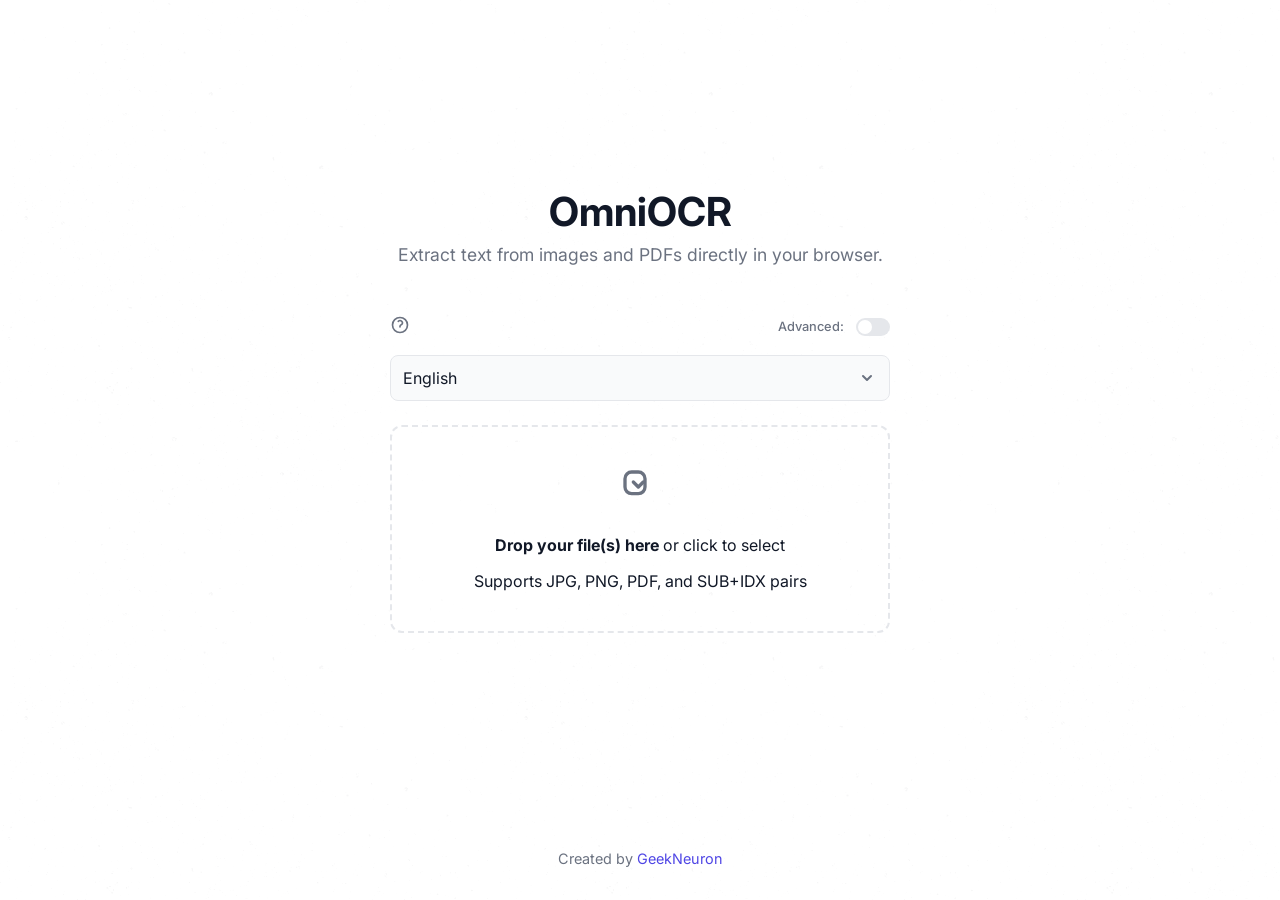
==== commit 4cf5053e: "Update index.html" ====
--- a/index.html
+++ b/index.html
@@ -22,7 +22,6 @@
     <!-- Libraries (defer to load after DOM) -->
     <script src="src/js/libraries/pdf.min.js" defer></script>
     <script src="src/js/libraries/tesseract.min.js" defer></script>
-    <script src="src/js/libraries/vobsub.js" defer></script>
 
     <!-- CodeMirror Library -->
     <script src="src/codemirror/codemirror.min.js"></script>
@@ -55,10 +54,6 @@
             <span class="slider"></span>
         </label>
     </div>
-</div>
-
-            <div id="help-icon-container" class="help-icon-container">
-    <span id="help-icon">?</span>
 </div>
             
             <div id="custom-lang-select" class="custom-select-wrapper" tabindex="0">
--- a/src/css/style.css
+++ b/src/css/style.css
@@ -140,12 +140,19 @@
 }
 .top-controls-container {
     display: flex;
-    justify-content: space-between; /* This pushes items to opposite ends */
+    justify-content: space-between;
     align-items: center;
     margin-bottom: 1rem;
 }
-
-/* --- Advanced Mode Toggle Styles --- */
+.advanced-toggle-container {
+    display: flex;
+    justify-content: flex-end;
+    align-items: center;
+    gap: 0.75rem;
+    font-size: 0.8rem;
+    font-weight: 500;
+}
+
 /* --- Advanced Mode & Help Icon Styles --- */
 .advanced-toggle-container {
     display: flex;
@@ -193,7 +200,22 @@
     border-radius: 50%;
     transition: transform .4s;
 }
-
+.help-icon-container svg {
+    width: 20px;
+    height: 20px;
+    cursor: pointer;
+    transition: transform 0.2s, opacity 0.2s;
+}
+.help-icon-container svg:hover {
+    transform: scale(1.1);
+    opacity: 0.8;
+}
+.light-theme .help-icon-container svg {
+    color: var(--text-secondary-light);
+}
+.dark-theme .help-icon-container svg {
+    color: var(--text-color-dark);
+}
 input:checked + .slider {
     background-color: var(--accent-light);
 }
@@ -538,6 +560,20 @@
 .CodeMirror-vscrollbar, .CodeMirror-hscrollbar {
     -webkit-tap-highlight-color: transparent;
 }
+
+/* This adds the line separators */
+.CodeMirror-line {
+    border-bottom: 1px solid;
+    padding: 0 4px; /* Adds a bit of padding for better spacing */
+    box-sizing: border-box; /* Ensures padding doesn't affect layout */
+    min-height: 1.6em; /* Ensure empty lines have height */
+}
+
+/* Removes the border from the very last line in the editor */
+.CodeMirror-code > div:last-child .CodeMirror-line {
+    border-bottom: none;
+}
+
 /* Light Theme for CodeMirror */
 .light-theme .CodeMirror {
     border-color: var(--border-light);
@@ -554,10 +590,20 @@
 .light-theme .CodeMirror-cursor {
     border-left: 1px solid var(--text-primary-light);
 }
+.light-theme .CodeMirror-line {
+    border-color: var(--editor-line-border-light);
+}
+.light-theme .CodeMirror-rtl {
+    font-family: var(--font-rtl);
+}
+
 
 /* Dark Theme for CodeMirror (based on material-darker) */
 .dark-theme .CodeMirror {
     border-color: var(--container-border-dark);
+}
+.dark-theme .CodeMirror-line {
+    border-color: var(--editor-line-border-dark);
 }
 .dark-theme .cm-s-material-darker.CodeMirror {
      background-color: var(--editor-bg-dark);
@@ -578,43 +624,56 @@
 .dark-theme .cm-s-material-darker .cm-variable-2 { color: #82aaff; }
 .dark-theme .cm-s-material-darker .cm-variable-3, .dark-theme .cm-s-material-darker .cm-type { color: #ff5370; }
 .dark-theme .cm-s-material-darker .cm-string { color: #c3e88d; }
+.dark-theme .CodeMirror-rtl {
+    font-family: var(--font-rtl);
+}
 
 /* --- Help Icon Styles --- */
-.help-icon-container {
-    position: absolute;
-    top: -5px; /* Adjust position relative to the advanced toggle */
-    right: -30px; /* Position it to the right of the toggle */
-}
-
-#help-icon {
-    display: flex;
-    align-items: center;
-    justify-content: center;
+.help-icon-container svg {
     width: 20px;
     height: 20px;
-    border-radius: 50%;
-    border: 1.5px solid;
-    font-size: 0.8rem;
-    font-weight: 700;
-    cursor: pointer;
-    transition: transform 0.2s, background-color 0.2s;
-}
-.light-theme #help-icon {
+    cursor: pointer;
+    transition: transform 0.2s, opacity 0.2s;
+    -webkit-tap-highlight-color: transparent;
+}
+.help-icon-container svg:hover {
+    transform: scale(1.1);
+    opacity: 0.8;
+}
+.light-theme .help-icon-container svg {
     color: var(--text-secondary-light);
-    border-color: var(--text-secondary-light);
-}
-.dark-theme #help-icon {
+}
+.dark-theme .help-icon-container svg {
     color: var(--text-color-dark);
-    border-color: var(--text-color-dark);
-}
-#help-icon:hover {
+}
+.modal-close-btn {
+    position: absolute;
+    top: 0.75rem;
+    right: 1rem;
+    background: none;
+    border: none;
+    font-size: 1.75rem;
+    font-weight: 300; /* A thinner, more modern 'X' */
+    line-height: 1;
+    cursor: pointer;
+    padding: 0.25rem;
+    transition: opacity 0.2s, transform 0.2s;
+    -webkit-tap-highlight-color: transparent;
+}
+.light-theme .modal-close-btn {
+    color: #9a9a9a; /* A dull grey for light theme */
+}
+.dark-theme .modal-close-btn {
+    color: #777; /* A dull grey for dark theme */
+}
+
+.modal-close-btn:hover {
     transform: scale(1.1);
-}
-.light-theme #help-icon:hover {
-    background-color: var(--surface-light);
-}
-.dark-theme #help-icon:hover {
-    background-color: var(--container-border-dark);
+    opacity: 0.7;
+}
+
+.modal-close-btn:focus {
+    outline: none;
 }
 
 /* --- Help Modal Content Styles --- */
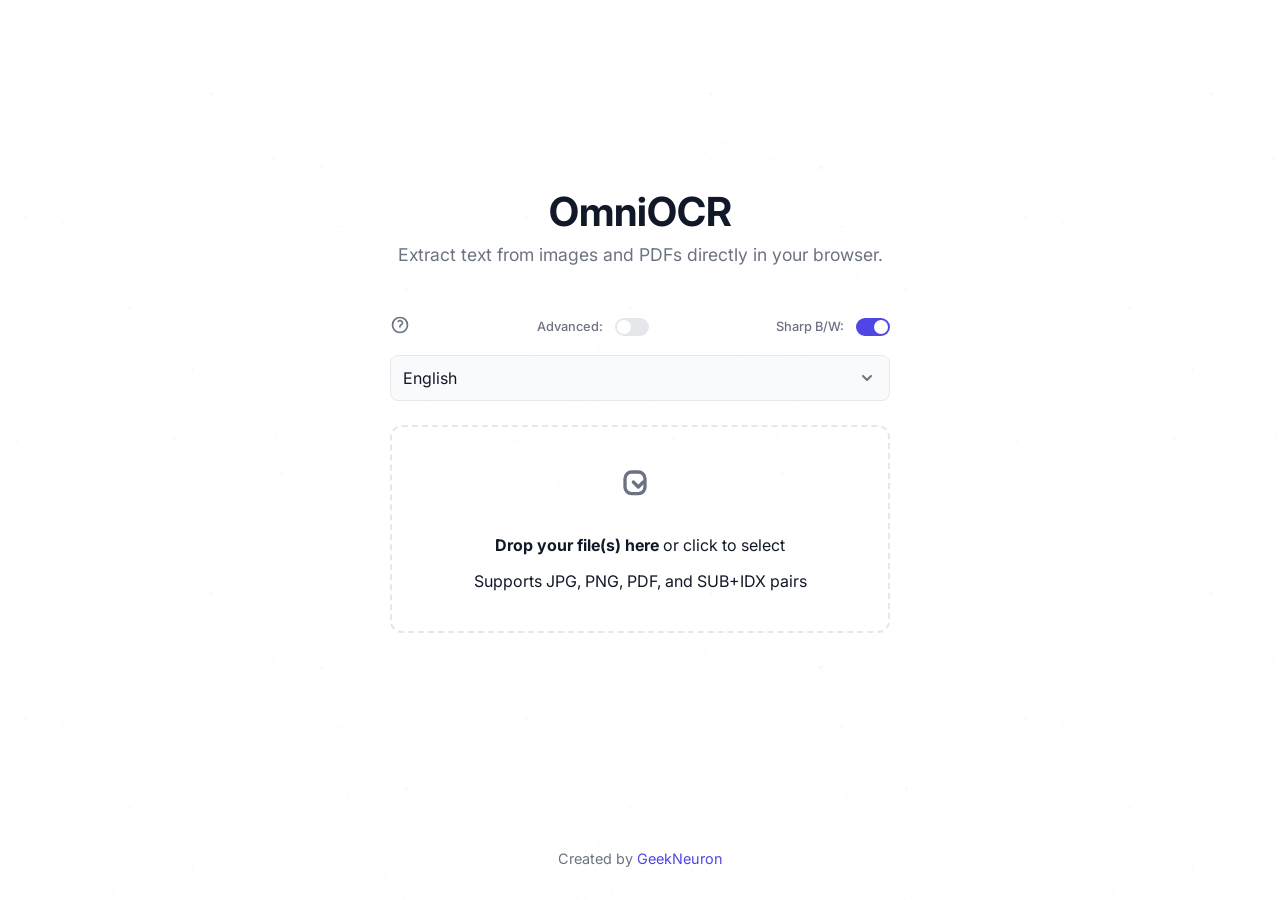
==== commit fba14fdb: "Add files via upload" ====
--- a/index.html
+++ b/index.html
@@ -26,7 +26,10 @@
     <!-- CodeMirror Library -->
     <script src="src/codemirror/codemirror.min.js"></script>
     <script src="src/codemirror/javascript.min.js"></script>
-    
+
+    <!-- VobSub Library (for .sub/.idx subtitle OCR) -->
+    <script src="src/js/libraries/vobsub.js" defer></script>
+
     <!-- Main Application Logic -->
     <script type="module" src="src/js/main.js" defer></script>
 </head>
@@ -51,6 +54,13 @@
         <label for="advanced-toggle-switch" class="advanced-toggle-label">Advanced:</label>
         <label class="switch">
             <input type="checkbox" id="advanced-toggle-switch">
+            <span class="slider"></span>
+        </label>
+    </div>
+    <div id="binarize-toggle-container" class="advanced-toggle-container" title="Hard black/white thresholding. Good for clean scans; can hurt accuracy on photos, colored backgrounds, or non-Latin scripts with fine detail (e.g. CJK).">
+        <label for="binarize-toggle-switch" class="advanced-toggle-label">Sharp B/W:</label>
+        <label class="switch">
+            <input type="checkbox" id="binarize-toggle-switch" checked>
             <span class="slider"></span>
         </label>
     </div>
@@ -117,6 +127,13 @@
             <p class="modal-subtitle">
                 Enter your keys for cloud services. They are only stored for this session. You can leave optional fields blank.
             </p>
+            <p class="modal-security-notice">
+                ⚠️ These keys are stored only in this browser tab's session storage and sent directly from your
+                browser to the cloud provider — they are never sent to any OmniOCR server. Anyone with access to
+                this browser (or its DevTools/Network tab) could read them. For the Google Vision key, we strongly
+                recommend creating a <strong>restricted</strong> key in Google Cloud Console
+                (HTTP referrer and/or API restrictions) rather than using an unrestricted key.
+            </p>
             <div class="modal-input-grid">
                 <div class="modal-input-group">
                     <label for="google-key-input">Google Vision API Key (Required)</label>
--- a/src/css/style.css
+++ b/src/css/style.css
@@ -759,6 +759,18 @@
 .modal-subtitle { margin: 0 0 1.5rem 0; font-size: 0.9rem; line-height: 1.6; }
 .light-theme .modal-subtitle { color: var(--text-secondary-light); }
 .dark-theme .modal-subtitle { color: var(--text-color-dark); }
+
+.modal-security-notice {
+    margin: -0.5rem 0 1.5rem 0;
+    padding: 0.75rem 1rem;
+    font-size: 0.82rem;
+    line-height: 1.6;
+    border-radius: 8px;
+    border: 1px solid rgba(245, 158, 11, 0.4);
+    background-color: rgba(245, 158, 11, 0.1);
+}
+.light-theme .modal-security-notice { color: #7a4d00; }
+.dark-theme .modal-security-notice { color: #f5c877; }
 .modal-input-grid {
     display: flex;
     flex-direction: column;
